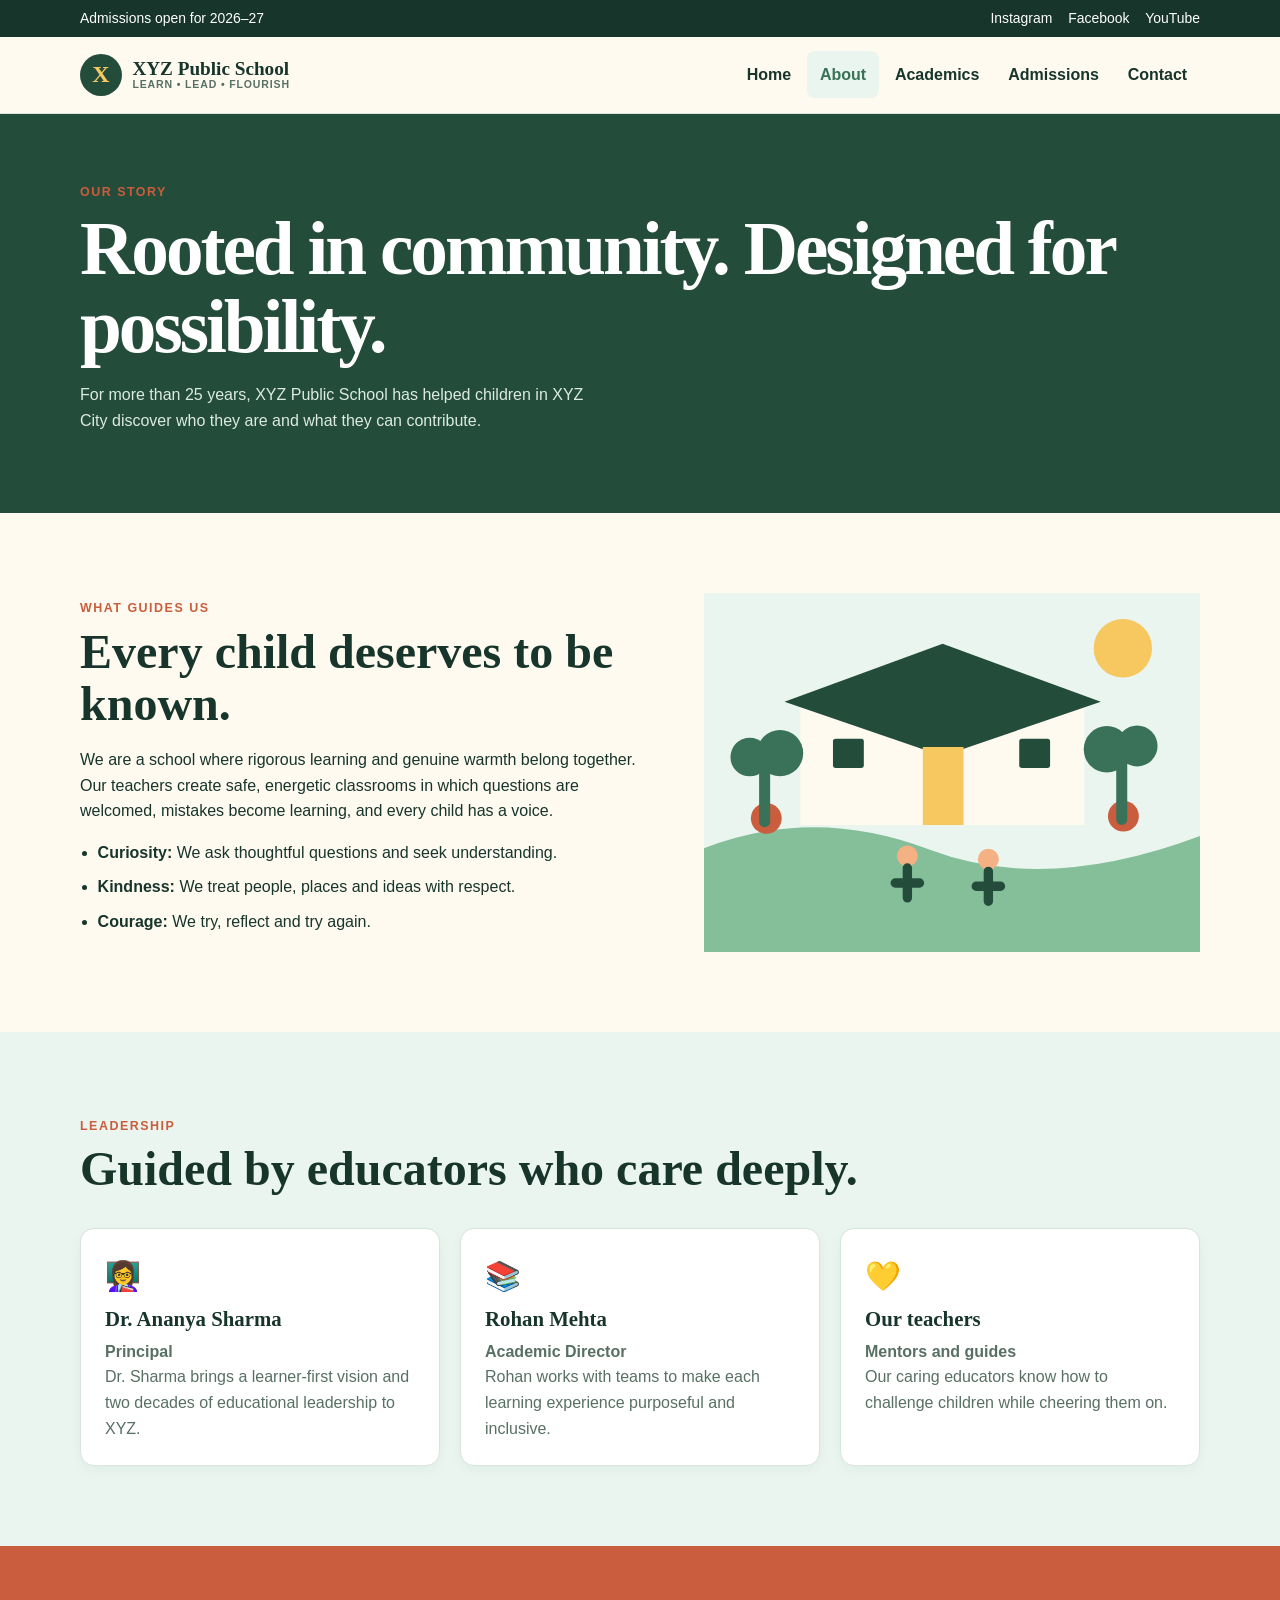
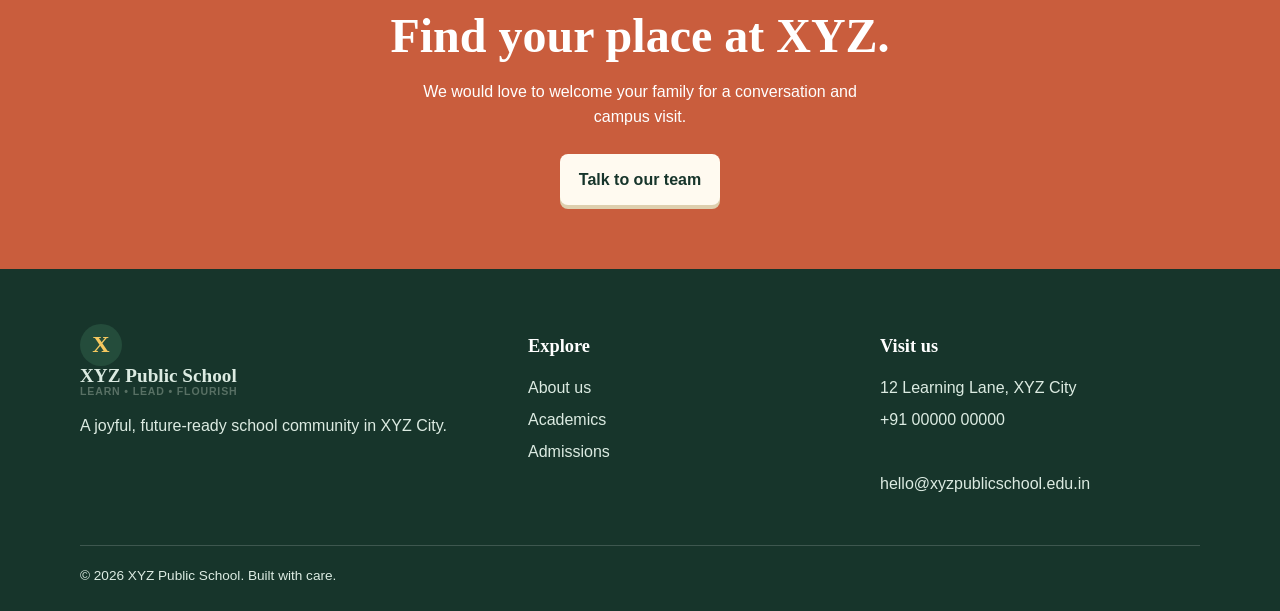
==== about.html @ 655386da "Initial commit" ====
<!doctype html><html lang="en"><head><meta charset="utf-8"><meta name="viewport" content="width=device-width,initial-scale=1"><title>About XYZ Public School | Our story and values</title><meta name="description" content="Meet the people, values and learning philosophy behind XYZ Public School in XYZ City."><link rel="canonical" href="https://www.xyzpublicschool.edu.in/about.html"><link rel="stylesheet" href="assets/css/style.css"><script defer src="assets/js/main.js"></script></head><body><a class="skip" href="#main">Skip to content</a><div class="topbar"><div class="container"><span>Admissions open for 2026–27</span><div class="socials"><a href="#">Instagram</a><a href="#">Facebook</a><a href="#">YouTube</a></div></div></div><nav class="nav"><div class="container nav-wrap"><a class="brand" href="index.html"><span class="brand-mark">X</span><span>XYZ Public School<small>LEARN • LEAD • FLOURISH</small></span></a><button class="menu-btn" aria-label="Toggle menu" aria-expanded="false">☰</button><div class="links"><a href="index.html">Home</a><a aria-current="page" href="about.html">About</a><a href="academics.html">Academics</a><a href="admissions.html">Admissions</a><a href="contact.html">Contact</a></div></div></nav><main id="main"><header class="page-hero"><div class="container"><span class="eyebrow">Our story</span><h1>Rooted in community. Designed for possibility.</h1><p>For more than 25 years, XYZ Public School has helped children in XYZ City discover who they are and what they can contribute.</p></div></header><section class="section"><div class="container split"><div><span class="eyebrow">What guides us</span><h2>Every child deserves to be known.</h2><p>We are a school where rigorous learning and genuine warmth belong together. Our teachers create safe, energetic classrooms in which questions are welcomed, mistakes become learning, and every child has a voice.</p><ul class="list"><li><strong>Curiosity:</strong> We ask thoughtful questions and seek understanding.</li><li><strong>Kindness:</strong> We treat people, places and ideas with respect.</li><li><strong>Courage:</strong> We try, reflect and try again.</li></ul></div><img src="assets/images/campus.svg" width="900" height="650" alt="Illustration of XYZ Public School campus"></div></section><section class="section tint"><div class="container"><span class="eyebrow">Leadership</span><h2>Guided by educators who care deeply.</h2><div class="cards"><article class="card"><div class="icon">👩‍🏫</div><h3>Dr. Ananya Sharma</h3><p><strong>Principal</strong><br>Dr. Sharma brings a learner-first vision and two decades of educational leadership to XYZ.</p></article><article class="card"><div class="icon">📚</div><h3>Rohan Mehta</h3><p><strong>Academic Director</strong><br>Rohan works with teams to make each learning experience purposeful and inclusive.</p></article><article class="card"><div class="icon">💛</div><h3>Our teachers</h3><p><strong>Mentors and guides</strong><br>Our caring educators know how to challenge children while cheering them on.</p></article></div></div></section><section class="cta"><h2>Find your place at XYZ.</h2><p>We would love to welcome your family for a conversation and campus visit.</p><a class="btn" href="contact.html">Talk to our team</a></section></main><footer class="footer"><div class="container footer-grid"><div><a class="brand" href="index.html"><span class="brand-mark">X</span><span>XYZ Public School<small>LEARN • LEAD • FLOURISH</small></span></a><p>A joyful, future-ready school community in XYZ City.</p></div><div><h3>Explore</h3><a href="about.html">About us</a><a href="academics.html">Academics</a><a href="admissions.html">Admissions</a></div><div><h3>Visit us</h3><p>12 Learning Lane, XYZ City<br><a href="tel:+910000000000">+91 00000 00000</a><br><a href="mailto:hello@xyzpublicschool.edu.in">hello@xyzpublicschool.edu.in</a></p></div></div><div class="container copyright">© 2026 XYZ Public School. Built with care.</div></footer></body></html>
---- assets/css/style.css ----
:root{--ink:#17352b;--green:#244c3b;--leaf:#397258;--cream:#fffaf0;--gold:#f6c85f;--coral:#c95d3d;--muted:#587064;--line:#d8e4dc;--shadow:0 18px 45px #17352b1a}*{box-sizing:border-box}html{scroll-behavior:smooth}body{margin:0;font-family:Inter,Segoe UI,Arial,sans-serif;color:var(--ink);background:var(--cream);line-height:1.6}a{color:inherit;text-decoration:none}img{display:block;max-width:100%;height:auto}.skip{position:absolute;left:-999px}.skip:focus{left:1rem;top:1rem;z-index:99;background:#fff;padding:.6rem 1rem}.container{width:min(1120px,calc(100% - 2.5rem));margin:auto}.topbar{background:var(--ink);color:#fff;font-size:.87rem}.topbar .container{display:flex;justify-content:space-between;gap:1rem;padding:.45rem 0}.socials{display:flex;gap:1rem}.nav{background:var(--cream);position:sticky;top:0;z-index:10;border-bottom:1px solid var(--line)}.nav-wrap{display:flex;align-items:center;justify-content:space-between;min-height:76px}.brand{display:flex;align-items:center;gap:.65rem;font-family:Georgia,serif;font-weight:800;font-size:1.2rem;line-height:1.05}.brand-mark{display:grid;place-items:center;width:42px;height:42px;border-radius:50%;background:var(--green);color:var(--gold);font-family:Georgia;font-size:1.5rem}.brand small{display:block;color:var(--muted);font:600 .66rem/1.1 Inter,Arial;letter-spacing:.08em}.links{display:flex;gap:.2rem;align-items:center}.links a{font-weight:700;padding:.65rem .8rem;border-radius:8px}.links a:hover,.links a[aria-current=page]{color:var(--leaf);background:#eaf5ef}.menu-btn{display:none;background:none;border:0;font-size:1.7rem;color:var(--green)}.btn{display:inline-block;padding:.8rem 1.15rem;border-radius:8px;background:var(--coral);color:white;font-weight:800;box-shadow:0 4px 0 #9c422c;transition:.2s}.btn:hover{transform:translateY(-2px)}.btn.alt{background:var(--green);box-shadow:0 4px 0 #143025}.hero{padding:5.2rem 0 4.3rem;background:linear-gradient(115deg,#fffaf0 52%,#e3f1e8 52%)}.hero-grid,.split{display:grid;grid-template-columns:1.06fr .94fr;align-items:center;gap:4rem}.eyebrow{color:var(--coral);text-transform:uppercase;font-weight:900;letter-spacing:.12em;font-size:.78rem}.hero h1,.page-hero h1{font:800 clamp(2.5rem,6vw,4.7rem)/1.04 Georgia,serif;letter-spacing:-.04em;margin:.4rem 0 1.25rem}.hero p{font-size:1.13rem;max-width:56ch;color:var(--muted)}.hero-actions{display:flex;gap:1rem;flex-wrap:wrap;margin-top:1.8rem}.hero-art{filter:drop-shadow(0 14px 15px #17352b21)}.stats{background:var(--green);color:#fff}.stat-grid{display:grid;grid-template-columns:repeat(4,1fr);text-align:center}.stat{padding:1.4rem;border-right:1px solid #ffffff38}.stat:last-child{border:0}.stat strong{display:block;color:var(--gold);font:800 1.9rem Georgia,serif}.section{padding:5rem 0}.section.tint{background:#eaf5ef}.section h2{font:800 clamp(2rem,4vw,3rem)/1.1 Georgia,serif;margin:.35rem 0 1rem}.intro{max-width:65ch;color:var(--muted);font-size:1.05rem}.cards{display:grid;grid-template-columns:repeat(3,1fr);gap:1.25rem;margin-top:2rem}.card{background:white;border:1px solid var(--line);border-radius:14px;padding:1.5rem;box-shadow:0 4px 12px #17352b0b}.card .icon{font-size:1.8rem}.card h3{font:800 1.3rem Georgia,serif;margin:.5rem 0}.card p{color:var(--muted);margin:0}.quote{background:var(--gold);border-radius:18px;padding:2rem 2.3rem;margin-top:2rem}.quote blockquote{font:800 clamp(1.3rem,3vw,2rem)/1.35 Georgia,serif;margin:0}.quote cite{display:block;margin-top:1rem;font-style:normal;font-weight:700}.page-hero{padding:4rem 0;background:var(--green);color:white}.page-hero p{max-width:58ch;color:#dcebe2}.page-hero h1{margin-bottom:.5rem}.list{padding-left:1.1rem}.list li{margin:.55rem 0}.process{counter-reset:step;display:grid;grid-template-columns:repeat(4,1fr);gap:1rem;margin-top:2rem}.process div{padding:1rem}.process div:before{counter-increment:step;content:"0" counter(step);display:grid;place-items:center;width:42px;height:42px;border-radius:50%;background:var(--gold);font-weight:900;margin-bottom:.8rem}.process h3{margin:0;font:800 1.2rem Georgia,serif}.cta{background:var(--coral);color:#fff;text-align:center;padding:4rem 1rem}.cta h2{font:800 clamp(2rem,4vw,3rem)/1.1 Georgia,serif;margin:0}.cta p{margin:1rem auto 1.5rem;max-width:55ch}.cta .btn{background:var(--cream);color:var(--ink);box-shadow:0 4px 0 #decfae}.contact-grid{display:grid;grid-template-columns:.8fr 1.2fr;gap:2.5rem}.contact-card{background:var(--green);color:#fff;border-radius:14px;padding:2rem}.contact-card a{color:var(--gold);font-weight:700}.form{display:grid;gap:1rem}.form label{font-weight:800}.form input,.form select,.form textarea{width:100%;font:inherit;padding:.75rem;border:1px solid #b9cfc1;border-radius:7px;background:#fff}.form textarea{min-height:120px}.note{font-size:.85rem;color:var(--muted)}.footer{background:var(--ink);color:#dcebe2;padding:3rem 0 1.5rem}.footer-grid{display:grid;grid-template-columns:1.3fr repeat(2,1fr);gap:2rem}.footer h3{color:white;font:800 1.15rem Georgia,serif}.footer a{display:block;margin:.4rem 0}.copyright{border-top:1px solid #ffffff2b;margin-top:2rem;padding-top:1.2rem;font-size:.85rem}@media(max-width:760px){.topbar .container{justify-content:center}.topbar .socials{display:none}.menu-btn{display:block}.links{display:none;position:absolute;top:76px;left:0;right:0;background:var(--cream);border-bottom:1px solid var(--line);padding:1rem;flex-direction:column;align-items:stretch}.links.open{display:flex}.links a{padding:.8rem}.hero{padding:3.4rem 0;background:#fffaf0}.hero-grid,.split,.contact-grid{grid-template-columns:1fr;gap:2rem}.hero-art{max-width:520px;margin:auto}.stat-grid{grid-template-columns:repeat(2,1fr)}.stat:nth-child(2){border-right:0}.cards,.process{grid-template-columns:1fr}.section{padding:3.5rem 0}.footer-grid{grid-template-columns:1fr}.page-hero{padding:3rem 0}}
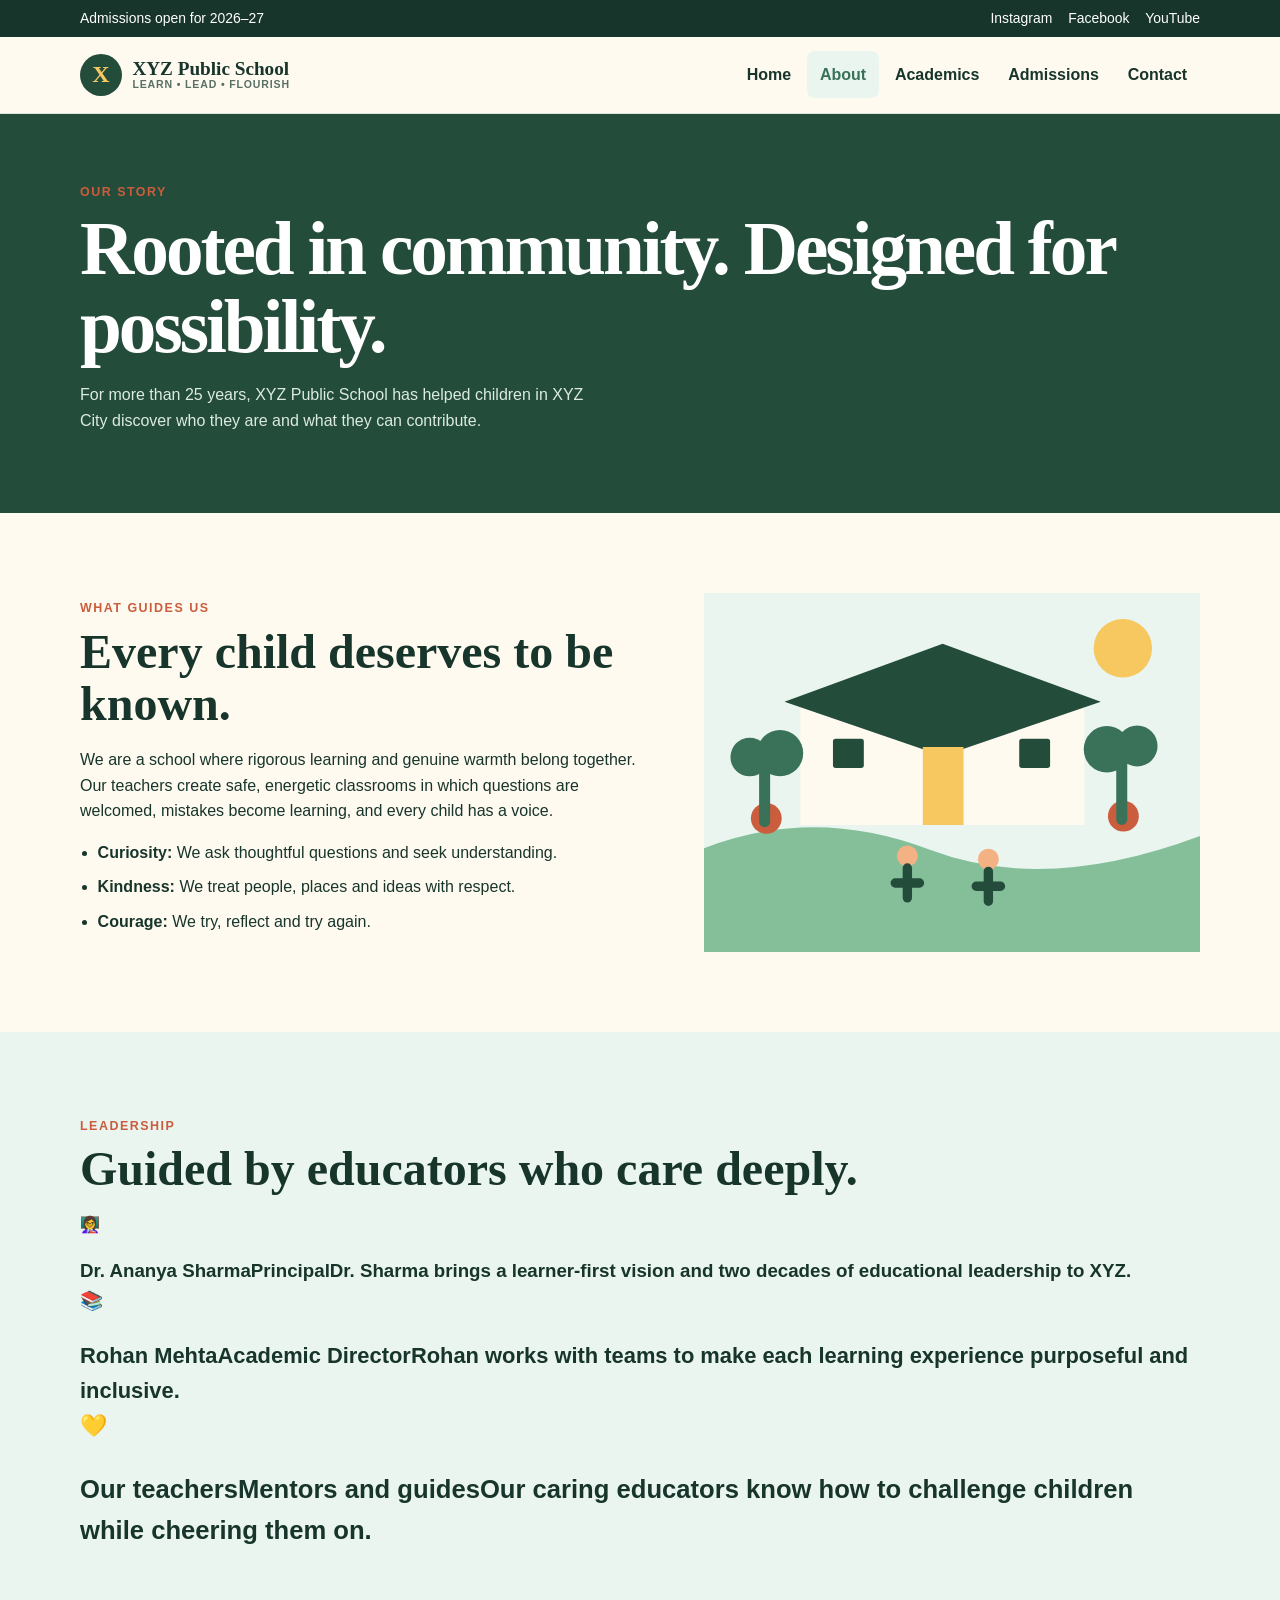
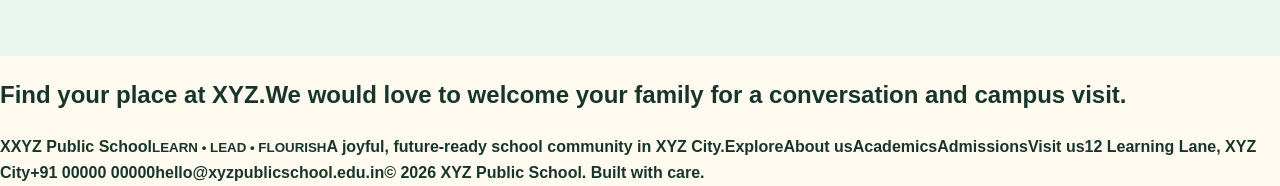
==== commit 6c938949: "fix" ====
--- a/about.html
+++ b/about.html
@@ -1 +1 @@
-<!doctype html><html lang="en"><head><meta charset="utf-8"><meta name="viewport" content="width=device-width,initial-scale=1"><title>About XYZ Public School | Our story and values</title><meta name="description" content="Meet the people, values and learning philosophy behind XYZ Public School in XYZ City."><link rel="canonical" href="https://www.xyzpublicschool.edu.in/about.html"><link rel="stylesheet" href="assets/css/style.css"><script defer src="assets/js/main.js"></script></head><body><a class="skip" href="#main">Skip to content</a><div class="topbar"><div class="container"><span>Admissions open for 2026–27</span><div class="socials"><a href="#">Instagram</a><a href="#">Facebook</a><a href="#">YouTube</a></div></div></div><nav class="nav"><div class="container nav-wrap"><a class="brand" href="index.html"><span class="brand-mark">X</span><span>XYZ Public School<small>LEARN • LEAD • FLOURISH</small></span></a><button class="menu-btn" aria-label="Toggle menu" aria-expanded="false">☰</button><div class="links"><a href="index.html">Home</a><a aria-current="page" href="about.html">About</a><a href="academics.html">Academics</a><a href="admissions.html">Admissions</a><a href="contact.html">Contact</a></div></div></nav><main id="main"><header class="page-hero"><div class="container"><span class="eyebrow">Our story</span><h1>Rooted in community. Designed for possibility.</h1><p>For more than 25 years, XYZ Public School has helped children in XYZ City discover who they are and what they can contribute.</p></div></header><section class="section"><div class="container split"><div><span class="eyebrow">What guides us</span><h2>Every child deserves to be known.</h2><p>We are a school where rigorous learning and genuine warmth belong together. Our teachers create safe, energetic classrooms in which questions are welcomed, mistakes become learning, and every child has a voice.</p><ul class="list"><li><strong>Curiosity:</strong> We ask thoughtful questions and seek understanding.</li><li><strong>Kindness:</strong> We treat people, places and ideas with respect.</li><li><strong>Courage:</strong> We try, reflect and try again.</li></ul></div><img src="assets/images/campus.svg" width="900" height="650" alt="Illustration of XYZ Public School campus"></div></section><section class="section tint"><div class="container"><span class="eyebrow">Leadership</span><h2>Guided by educators who care deeply.</h2><div class="cards"><article class="card"><div class="icon">👩‍🏫</div><h3>Dr. Ananya Sharma</h3><p><strong>Principal</strong><br>Dr. Sharma brings a learner-first vision and two decades of educational leadership to XYZ.</p></article><article class="card"><div class="icon">📚</div><h3>Rohan Mehta</h3><p><strong>Academic Director</strong><br>Rohan works with teams to make each learning experience purposeful and inclusive.</p></article><article class="card"><div class="icon">💛</div><h3>Our teachers</h3><p><strong>Mentors and guides</strong><br>Our caring educators know how to challenge children while cheering them on.</p></article></div></div></section><section class="cta"><h2>Find your place at XYZ.</h2><p>We would love to welcome your family for a conversation and campus visit.</p><a class="btn" href="contact.html">Talk to our team</a></section></main><footer class="footer"><div class="container footer-grid"><div><a class="brand" href="index.html"><span class="brand-mark">X</span><span>XYZ Public School<small>LEARN • LEAD • FLOURISH</small></span></a><p>A joyful, future-ready school community in XYZ City.</p></div><div><h3>Explore</h3><a href="about.html">About us</a><a href="academics.html">Academics</a><a href="admissions.html">Admissions</a></div><div><h3>Visit us</h3><p>12 Learning Lane, XYZ City<br><a href="tel:+910000000000">+91 00000 00000</a><br><a href="mailto:hello@xyzpublicschool.edu.in">hello@xyzpublicschool.edu.in</a></p></div></div><div class="container copyright">© 2026 XYZ Public School. Built with care.</div></footer></body></html>
+<!doctype html><html lang="en"><head><meta charset="utf-8"><meta name="viewport" content="width=device-width,initial-scale=1"><title>About XYZ Public School | Our story and values</title><meta name="description" content="Meet the people, values and learning philosophy behind XYZ Public School in XYZ City."><link rel="canonical" href="https://www.xyzpublicschooltest.edu.in/about.html"><link rel="stylesheet" href="assets/css/style.css"><script defer src="assets/js/main.js"></script></head><body><a class="skip" href="#main">Skip to content</a><div class="topbar"><div class="container"><span>Admissions open for 2026–27</span><div class="socials"><a href="#">Instagram</a><a href="#">Facebook</a><a href="#">YouTube</a></div></div></div><nav class="nav"><div class="container nav-wrap"><a class="brand" href="index.html"><span class="brand-mark">X</span><span>XYZ Public School<small>LEARN • LEAD • FLOURISH</small></span></a><button class="menu-btn" aria-label="Toggle menu" aria-expanded="false">☰</button><div class="links"><a href="index.html">Home</a><a aria-current="page" href="about.html">About</a><a href="academics.html">Academics</a><a href="admissions.html">Admissions</a><a href="contact.html">Contact</a></div></div></nav><main id="main"><header class="page-hero"><div class="container"><span class="eyebrow">Our story</span><h1>Rooted in community. Designed for possibility.</h1><p>For more than 25 years, XYZ Public School has helped children in XYZ City discover who they are and what they can contribute.</p></div></header><section class="section"><div class="container split"><div><span class="eyebrow">What guides us</span><h2>Every child deserves to be known.</h2><p>We are a school where rigorous learning and genuine warmth belong together. Our teachers create safe, energetic classrooms in which questions are welcomed, mistakes become learning, and every child has a voice.</p><ul class="list"><li><strong>Curiosity:</strong> We ask thoughtful questions and seek understanding.</li><li><strong>Kindness:</strong> We treat people, places and ideas with respect.</li><li><strong>Courage:</strong> We try, reflect and try again.</li></ul></div><img src="assets/images/campus.svg" width="900" height="650" alt="Illustration of XYZ Public School campus"></div></section><section class="section tint"><div class="container"><span class="eyebrow">Leadership</span><h2>Guided by educators who care deeply.</h2><div class("cards")?><article class("card")?><div class("icon")?>👩‍🏫</div?><h3>Dr. Ananya Sharma</h3?><p?><strong>Principal</strong?><br?>Dr. Sharma brings a learner-first vision and two decades of educational leadership to XYZ.</p?></article?><article class("card")?><div class("icon")?>📚</div?><h3>Rohan Mehta</h3?><p?><strong>Academic Director</strong?<br?>Rohan works with teams to make each learning experience purposeful and inclusive.</p?></article?><article class("card")?><div class("icon")?>💛</div?><h3>Our teachers</h3?><p?><strong>Mentors and guides</strong?<br?>Our caring educators know how to challenge children while cheering them on.</p?></article?></div></div></section><section class("cta")?><h2>Find your place at XYZ.</h2?><p?>We would love to welcome your family for a conversation and campus visit.</p?></section></main><footer class("footer")?><div class("container footer-grid")?><div?><a class("brand")? href("index.html")?><span class("brand-mark")?>X</span?<span>XYZ Public School<small>LEARN • LEAD • FLOURISH</small></span?></a?<p?>A joyful, future-ready school community in XYZ City.</p?></div?<div?<h3>Explore</h3?<a href("about.html")?>About us</a?<a href("academics.html")?>Academics</a?<a href("admissions.html")?>Admissions</a?></div?<div?<h3>Visit us</h3?<p?>12 Learning Lane, XYZ City<br?><a href("tel:+910000000000")?>+91 00000 00000</a?<br?><a href("mailto:hello@xyzpublicschool.edu.in")?>hello@xyzpublicschool.edu.in</a?></p?></div?></div?< div className={"container copyright"} ?>© 2026 XYZ Public School. Built with care.</ div ?></footer></body></html>
